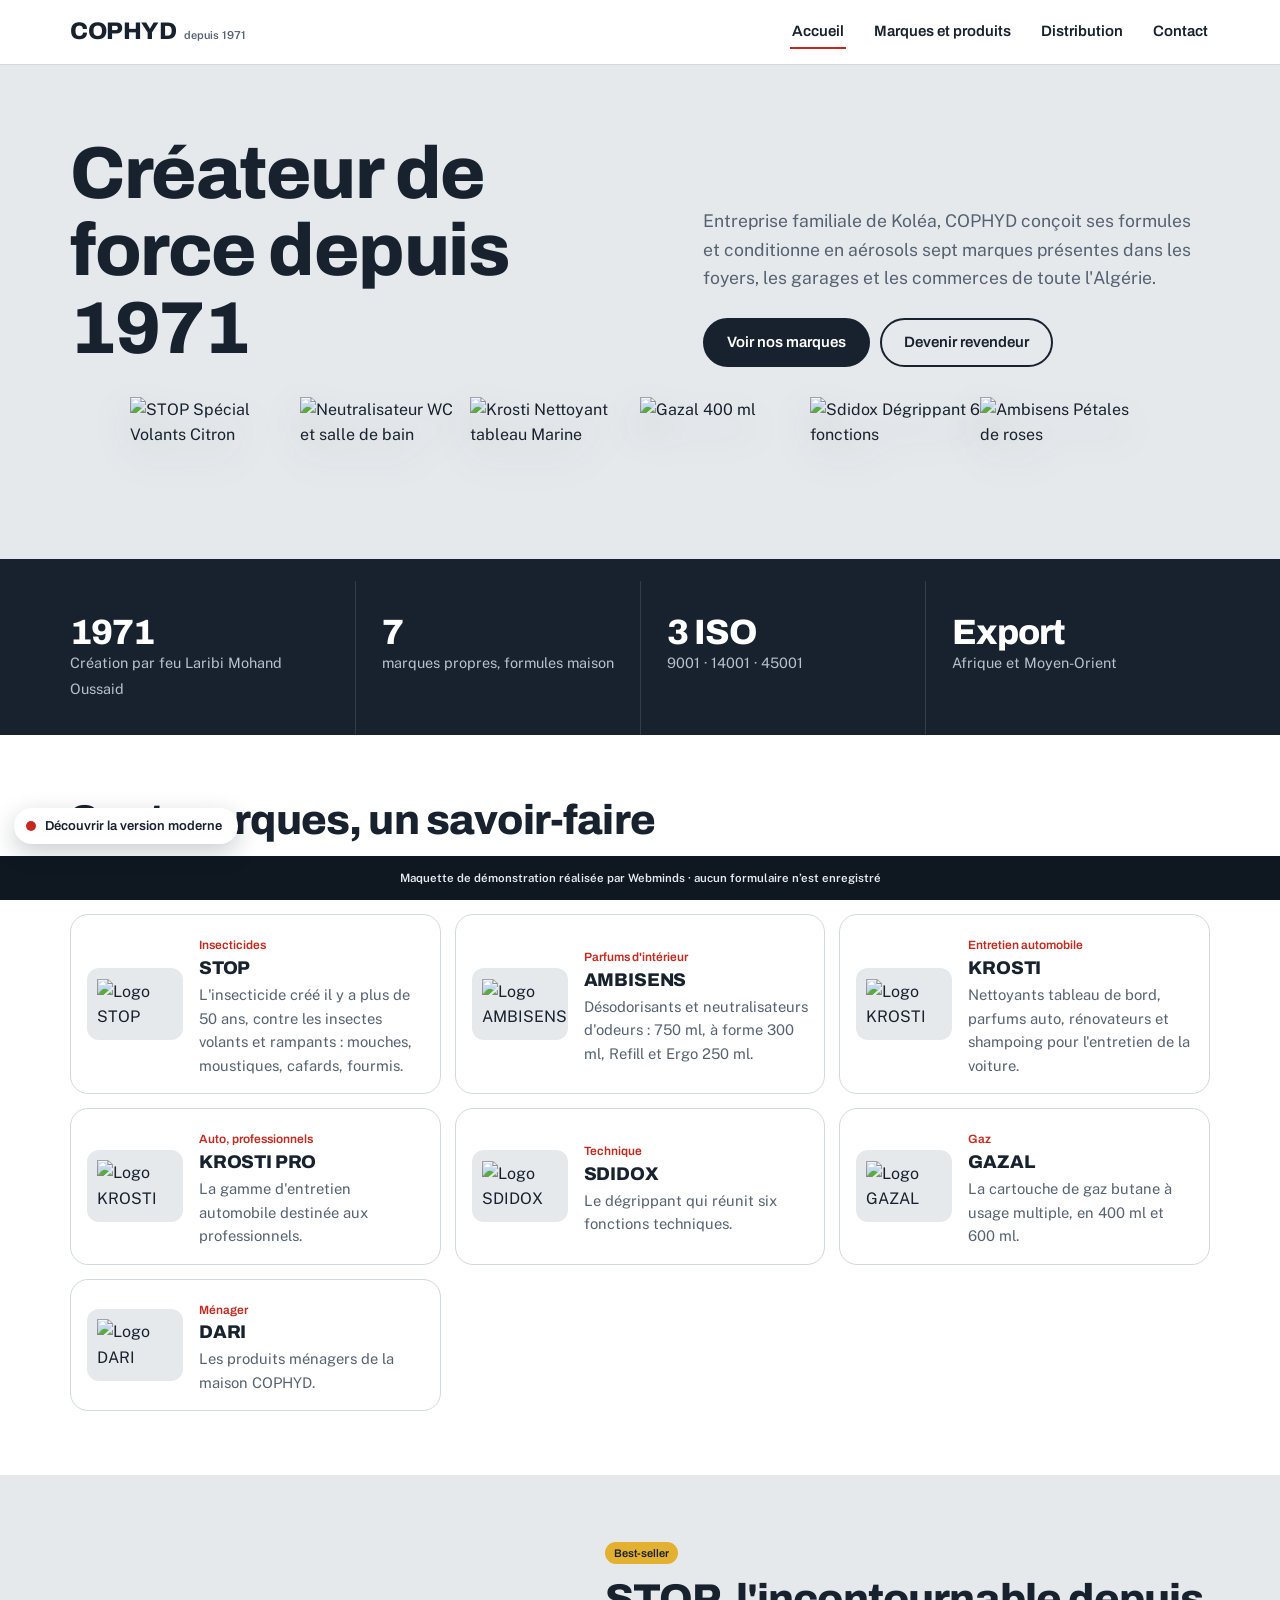
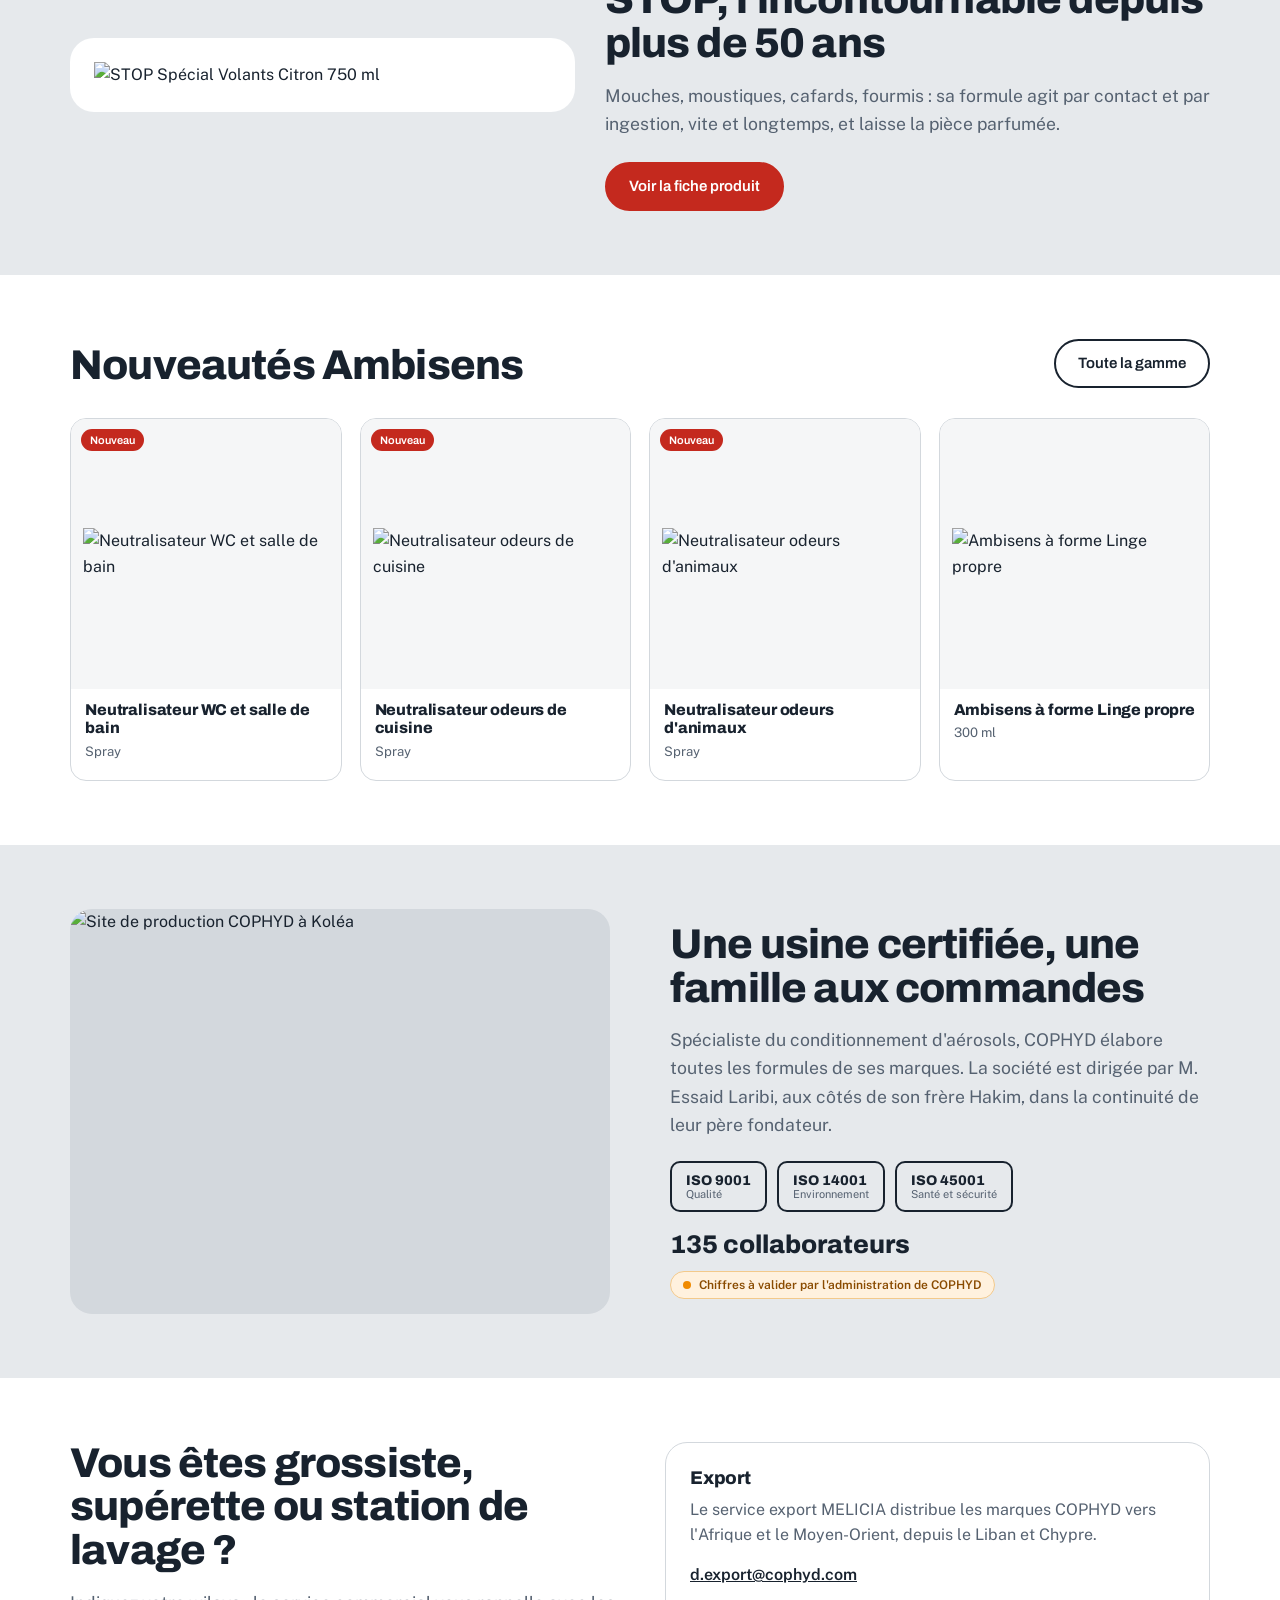
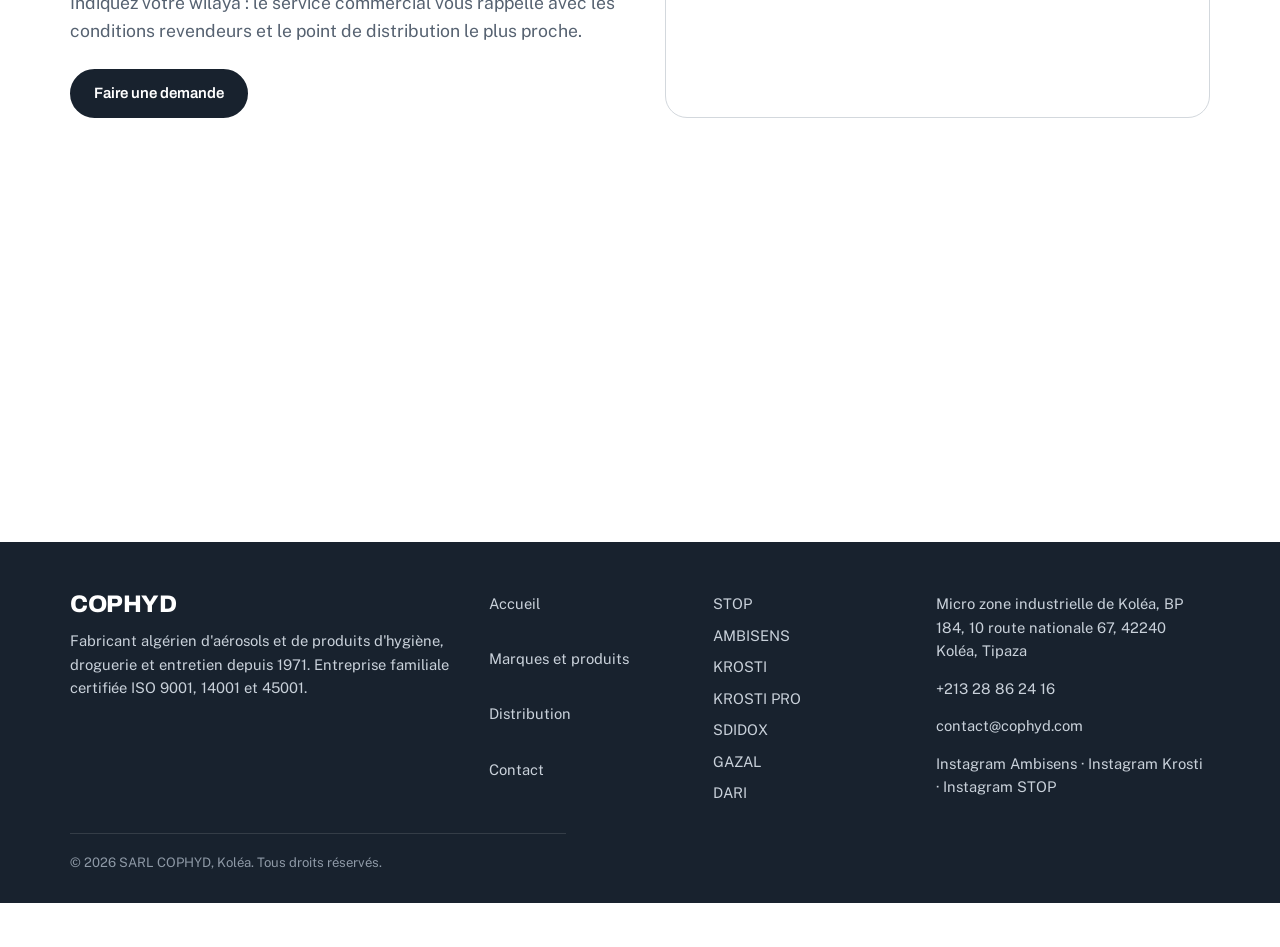
==== index.html @ fae3ae1e "Maquette COPHYD : version corporate (5 pages) et version moderne avec pulvérisation interactive" ====
<!doctype html>
<html lang="fr">
<head>
<meta charset="utf-8">
<meta name="viewport" content="width=device-width,initial-scale=1,viewport-fit=cover">
<meta name="robots" content="noindex,nofollow">
<title>COPHYD · Fabricant d'aérosols depuis 1971, Koléa</title>
<link rel="stylesheet" href="assets/css/corporate.css">
</head>
<body data-page="home">
<div data-header></div>

<main>
  <section class="hero">
    <div class="wrap">
      <h1>Créateur de force depuis 1971</h1>
      <div>
      <p class="lead">Entreprise familiale de Koléa, COPHYD conçoit ses formules et conditionne en aérosols sept marques présentes dans les foyers, les garages et les commerces de toute l'Algérie.</p>
      <div class="ctas">
        <a class="btn" href="marques.html">Voir nos marques</a>
        <a class="btn ghost" href="distribution.html">Devenir revendeur</a>
      </div>
      </div>
    </div>
    <div class="shelf" id="shelf"></div>
  </section>

  <section class="facts" aria-label="Repères">
    <div class="wrap">
      <div class="fact"><b>1971</b><span>Création par feu Laribi Mohand Oussaid</span></div>
      <div class="fact"><b>7</b><span>marques propres, formules maison</span></div>
      <div class="fact"><b>3 ISO</b><span>9001 · 14001 · 45001</span></div>
      <div class="fact"><b>Export</b><span>Afrique et Moyen-Orient</span></div>
    </div>
  </section>

  <section class="band" id="marques">
    <div class="wrap">
      <div class="head"><h2>Sept marques, un savoir-faire</h2><p>De l'insecticide au parfum d'intérieur, chaque formule est élaborée à Koléa.</p></div>
      <div class="brands" id="brands"></div>
    </div>
  </section>

  <section class="band alu">
    <div class="wrap best">
      <div class="pic"><img id="bestImg" alt="STOP Spécial Volants Citron 750 ml"></div>
      <div>
        <span class="tag y" style="position:static;display:inline-block;margin-bottom:14px">Best-seller</span>
        <h2>STOP, l'incontournable depuis plus de 50 ans</h2>
        <p class="lead" style="margin:16px 0 24px">Mouches, moustiques, cafards, fourmis : sa formule agit par contact et par ingestion, vite et longtemps, et laisse la pièce parfumée.</p>
        <a class="btn red" href="produit.html?id=stop-750">Voir la fiche produit</a>
      </div>
    </div>
  </section>

  <section class="band">
    <div class="wrap">
      <div class="head"><h2>Nouveautés Ambisens</h2><a class="btn ghost" href="marques.html#ambisens">Toute la gamme</a></div>
      <div class="grid" id="news"></div>
    </div>
  </section>

  <section class="band alu">
    <div class="wrap split">
      <div class="photo"><img id="usine" alt="Site de production COPHYD à Koléa" loading="lazy"></div>
      <div>
        <h2>Une usine certifiée, une famille aux commandes</h2>
        <p class="lead" style="margin-top:16px">Spécialiste du conditionnement d'aérosols, COPHYD élabore toutes les formules de ses marques. La société est dirigée par M. Essaid Laribi, aux côtés de son frère Hakim, dans la continuité de leur père fondateur.</p>
        <div class="iso">
          <span>ISO 9001<em>Qualité</em></span><span>ISO 14001<em>Environnement</em></span><span>ISO 45001<em>Santé et sécurité</em></span>
        </div>
        <p style="margin-top:20px;font:800 1.6rem/1 Archivo">135 collaborateurs</p>
        <div class="validate">Chiffres à valider par l'administration de COPHYD</div>
      </div>
    </div>
  </section>

  <section class="band">
    <div class="wrap cols">
      <div>
        <h2>Vous êtes grossiste, supérette ou station de lavage ?</h2>
        <p class="lead" style="margin:16px 0 24px">Indiquez votre wilaya : le service commercial vous rappelle avec les conditions revendeurs et le point de distribution le plus proche.</p>
        <a class="btn" href="distribution.html">Faire une demande</a>
      </div>
      <div class="panel">
        <h3>Export</h3>
        <p style="margin:8px 0 14px;color:var(--slate)">Le service export MELICIA distribue les marques COPHYD vers l'Afrique et le Moyen-Orient, depuis le Liban et Chypre.</p>
        <a href="mailto:d.export@cophyd.com" style="font-weight:600">d.export@cophyd.com</a>
      </div>
    </div>
  </section>
</main>

<div data-footer></div>
<script src="assets/js/data.js"></script>
<script src="assets/js/layout.js"></script>
<script src="assets/js/core.js"></script>
<script>
  const D = COPHYD;
  const pick = ['stop-750','amb-wc','kro-marine','gazal-400','sdidox','amb-petales'].map(i=>D.products.find(p=>p.id===i));
  document.getElementById('shelf').innerHTML = pick.map(p=>`<a href="produit.html?id=${p.id}"><img src="${p.img}" alt="${p.name}"></a>`).join('');
  document.getElementById('brands').innerHTML = D.brands.map(b=>`
    <a class="brand" href="marques.html#${b.id}"><div class="lg"><img src="${b.logo}" alt="Logo ${b.name}" loading="lazy"></div>
    <div><small>${b.cat}</small><h3>${b.name}</h3><p>${b.line}</p></div></a>`).join('');
  document.getElementById('bestImg').src = D.products[0].img;
  document.getElementById('usine').src = D.photos.usine;
  const card = p => `<a class="card" href="produit.html?id=${p.id}">${p.isnew?'<span class="tag">Nouveau</span>':''}<div class="ph"><img src="${p.img}" alt="${p.name}" loading="lazy"></div><div class="tx"><h3>${p.name}</h3><small>${p.size}</small></div></a>`;
  document.getElementById('news').innerHTML = D.products.filter(p=>p.isnew).concat(D.products.filter(p=>p.sub==='À forme').slice(0,1)).map(card).join('');
</script>
</body>
</html>
---- assets/css/corporate.css ----
@font-face{font-family:Archivo;src:url(../fonts/archivo-latin-400-normal.woff2) format('woff2');font-weight:400;font-display:swap}
@font-face{font-family:Archivo;src:url(../fonts/archivo-latin-600-normal.woff2) format('woff2');font-weight:600;font-display:swap}
@font-face{font-family:Archivo;src:url(../fonts/archivo-latin-800-normal.woff2) format('woff2');font-weight:800;font-display:swap}
@font-face{font-family:'Public Sans';src:url(../fonts/public-sans-latin-400-normal.woff2) format('woff2');font-weight:400;font-display:swap}
@font-face{font-family:'Public Sans';src:url(../fonts/public-sans-latin-600-normal.woff2) format('woff2');font-weight:600;font-display:swap}

:root{
  --alu:#E6E9EC; --alu-2:#D3D8DD; --paper:#FFFFFF; --ink:#18222E; --slate:#566271;
  --signal:#C4291E; --signal-d:#9E1F16; --valve:#E3B12F;
  --wrap:1180px; --pad:20px;
}
*{box-sizing:border-box;margin:0}
html{scroll-behavior:smooth}
body{font:400 16px/1.6 'Public Sans',system-ui,sans-serif;color:var(--ink);background:var(--paper);padding-bottom:44px;-webkit-font-smoothing:antialiased}
img{max-width:100%;display:block}
a{color:inherit}
:focus-visible{outline:3px solid var(--valve);outline-offset:2px}
h1,h2,h3,.wordmark{font-family:Archivo,sans-serif;font-weight:800;letter-spacing:-.02em;line-height:1.05}
h1{font-size:clamp(2.3rem,8vw,4.6rem)}
h2{font-size:clamp(1.7rem,5vw,2.6rem)}
h3{font-size:1.15rem;letter-spacing:-.01em;line-height:1.2}
p{max-width:62ch}
.wrap{max-width:var(--wrap);margin:0 auto;padding:0 var(--pad)}
.lead{font-size:1.1rem;color:var(--slate)}
.btn{display:inline-flex;align-items:center;gap:.5em;font:600 15px/1 Archivo,sans-serif;padding:15px 22px;border-radius:999px;text-decoration:none;border:2px solid var(--ink);background:var(--ink);color:#fff;cursor:pointer}
.btn:hover{background:var(--signal);border-color:var(--signal)}
.btn.ghost{background:transparent;color:var(--ink)}
.btn.ghost:hover{background:var(--ink);color:#fff}
.btn.red{background:var(--signal);border-color:var(--signal)}
.btn.red:hover{background:var(--signal-d);border-color:var(--signal-d)}

/* En-tête */
.top{position:sticky;top:0;z-index:40;background:rgba(255,255,255,.94);backdrop-filter:blur(8px);border-bottom:1px solid var(--alu-2)}
.top .wrap{display:flex;align-items:center;justify-content:space-between;height:64px}
.wordmark{font-size:1.5rem;text-decoration:none;display:flex;align-items:baseline;gap:8px}
.wordmark small{font:600 11px/1 'Public Sans';color:var(--slate);letter-spacing:0}
.nav{display:none}
.nav a{text-decoration:none;font:600 15px Archivo;padding:8px 2px;margin-left:26px;border-bottom:2px solid transparent}
.nav a[aria-current]{border-color:var(--signal)}
.burger{width:44px;height:44px;border:0;background:var(--alu);border-radius:50%;cursor:pointer;display:grid;place-items:center}
.burger span{display:block;width:18px;height:2px;background:var(--ink);box-shadow:0 6px 0 var(--ink),0 -6px 0 var(--ink)}
.menu-open .nav{display:flex;flex-direction:column;position:absolute;top:64px;left:0;right:0;background:#fff;padding:10px 20px 24px;border-bottom:1px solid var(--alu-2)}
.menu-open .nav a{margin:0;padding:14px 0;border-bottom:1px solid var(--alu)}
@media(min-width:900px){.nav,.menu-open .nav{display:flex;flex-direction:row;position:static;padding:0;border:0}.menu-open .nav a{padding:8px 2px;margin-left:26px;border-bottom:2px solid transparent}.burger{display:none}}

/* Hero : le linéaire */
.hero{background:var(--alu);overflow:hidden;position:relative}
.hero .wrap{padding-top:44px;padding-bottom:0}
.hero h1{max-width:12ch}
.hero .lead{margin:18px 0 26px}
.hero .ctas{display:flex;flex-wrap:wrap;gap:10px}
.shelf{margin-top:40px;display:flex;gap:0;align-items:flex-end;justify-content:center;position:relative;padding:0 var(--pad)}
.shelf::after{content:"";position:absolute;left:0;right:0;bottom:0;height:22px;background:var(--ink)}
.shelf img{width:17%;max-width:210px;aspect-ratio:1;object-fit:contain;position:relative;z-index:1;margin-bottom:14px;filter:drop-shadow(0 18px 18px rgba(24,34,46,.18));transition:transform .3s}
.shelf a:hover img{transform:translateY(-8px)}
.shelf a{display:contents}
@media(min-width:900px){.hero .wrap{display:grid;grid-template-columns:1.15fr 1fr;gap:50px;align-items:end;padding-top:70px}.hero .lead{margin-top:0}.shelf{margin-top:30px}.shelf img{max-width:170px}}

/* Repères */
.facts{background:var(--ink);color:#fff}
.facts .wrap{display:grid;grid-template-columns:1fr 1fr;gap:0}
.fact{padding:26px 0;border-bottom:1px solid rgba(255,255,255,.12)}
.fact b{display:block;font:800 2.2rem/1 Archivo;letter-spacing:-.03em}
.fact span{font-size:.9rem;color:#B8C1CB}
@media(min-width:900px){.facts .wrap{grid-template-columns:repeat(4,1fr)}.fact{border:0;border-left:1px solid rgba(255,255,255,.12);padding:34px 26px}.fact:first-child{border-left:0;padding-left:0}}

.band{padding:64px 0}
.band.alu{background:var(--alu)}
.head{display:flex;flex-wrap:wrap;align-items:flex-end;justify-content:space-between;gap:16px;margin-bottom:30px}
.head p{color:var(--slate)}

/* Marques */
.brands{display:grid;grid-template-columns:1fr;gap:14px}
.brand{display:grid;grid-template-columns:96px 1fr;gap:16px;align-items:center;background:#fff;border:1px solid var(--alu-2);border-radius:18px;padding:16px;text-decoration:none;transition:border-color .2s}
.brand:hover{border-color:var(--ink)}
.brand .lg{height:72px;display:grid;place-items:center;background:var(--alu);border-radius:12px;padding:10px}
.brand .lg img{max-height:52px;width:auto;object-fit:contain}
.brand small{font:600 12px Archivo;color:var(--signal)}
.brand p{font-size:.92rem;color:var(--slate);margin-top:4px}
@media(min-width:700px){.brands{grid-template-columns:1fr 1fr}}
@media(min-width:1050px){.brands{grid-template-columns:repeat(3,1fr)}}

/* Produits */
.grid{display:grid;grid-template-columns:1fr 1fr;gap:12px}
.card{background:#fff;border-radius:16px;text-decoration:none;display:flex;flex-direction:column;border:1px solid var(--alu-2);overflow:hidden;position:relative}
.card .ph{aspect-ratio:1;background:#F5F6F7;display:grid;place-items:center;padding:12px}
.card .ph img{max-height:100%;object-fit:contain}
.card .tx{padding:12px 14px 16px}
.card h3{font-size:.98rem}
.card small{color:var(--slate);font-size:.82rem}
.tag{position:absolute;top:10px;left:10px;font:600 11px Archivo;background:var(--signal);color:#fff;border-radius:999px;padding:5px 9px}
.tag.y{background:var(--valve);color:var(--ink)}
@media(min-width:700px){.grid{grid-template-columns:repeat(3,1fr)}}
@media(min-width:1050px){.grid{grid-template-columns:repeat(4,1fr);gap:18px}}

.filters{display:flex;gap:8px;overflow-x:auto;padding-bottom:6px;margin-bottom:22px;scrollbar-width:none}
.filters button{flex:none;font:600 14px Archivo;border:1.5px solid var(--alu-2);background:#fff;border-radius:999px;padding:10px 16px;cursor:pointer;color:var(--ink)}
.filters button[aria-pressed=true]{background:var(--ink);border-color:var(--ink);color:#fff}

/* Best seller */
.best{display:grid;gap:30px;align-items:center}
.best .pic{background:var(--paper);border-radius:24px;padding:24px}
.best .pic img{margin:auto;max-height:420px}
@media(min-width:900px){.best{grid-template-columns:5fr 6fr}}

/* Usine / ISO */
.split{display:grid;gap:30px;align-items:center}
.split .photo{border-radius:22px;overflow:hidden;aspect-ratio:4/3;background:var(--alu-2)}
.split .photo img{width:100%;height:100%;object-fit:cover}
.iso{display:flex;gap:10px;flex-wrap:wrap;margin-top:22px}
.iso span{font:800 14px Archivo;border:2px solid var(--ink);border-radius:10px;padding:10px 14px}
.iso span em{display:block;font:400 11px 'Public Sans';color:var(--slate);font-style:normal}
@media(min-width:900px){.split{grid-template-columns:1fr 1fr;gap:60px}}

.validate{display:inline-flex;align-items:center;gap:8px;background:#FFF1DE;color:#8A4B00;border:1px solid #F3C98B;border-radius:999px;font:600 12px 'Public Sans';padding:6px 12px;margin-top:14px}
.validate::before{content:"";width:8px;height:8px;border-radius:50%;background:#F08A00}

/* Fiche produit */
.crumb{font-size:.88rem;color:var(--slate);padding:18px 0}
.crumb a{text-decoration:none}
.pp{display:grid;gap:26px;padding-bottom:60px}
.pp .pic{background:var(--alu);border-radius:24px;aspect-ratio:1;display:grid;place-items:center;padding:30px}
.pp .pic img{max-height:100%;object-fit:contain}
.pp dl{display:grid;grid-template-columns:auto 1fr;gap:10px 20px;margin:22px 0;padding:18px 0;border-top:1px solid var(--alu-2);border-bottom:1px solid var(--alu-2);font-size:.95rem}
.pp dt{color:var(--slate)}
.pp dd{margin:0;font-weight:600}
@media(min-width:900px){.pp{grid-template-columns:1fr 1fr;gap:60px;align-items:start}.pp .pic{position:sticky;top:90px}}

/* Formulaires */
form{display:grid;gap:14px}
label{font:600 14px Archivo;display:grid;gap:6px}
input,select,textarea{font:400 16px 'Public Sans';padding:13px 14px;border:1.5px solid var(--alu-2);border-radius:12px;background:#fff;color:var(--ink);width:100%}
input:focus,select:focus,textarea:focus{border-color:var(--ink);outline:none}
.two{display:grid;gap:14px}
@media(min-width:700px){.two{grid-template-columns:1fr 1fr}}
.form-ok{background:#E8F4EC;border:1px solid #9BCBA9;color:#1E5B32;padding:14px 16px;border-radius:12px;font-weight:600}
.panel{background:#fff;border-radius:22px;padding:24px;border:1px solid var(--alu-2)}

.cols{display:grid;gap:30px}
@media(min-width:900px){.cols{grid-template-columns:1fr 1fr;gap:50px}}
.info p{margin-bottom:10px}
.info b{display:block;font:600 13px Archivo;color:var(--slate)}

.map{border:0;width:100%;height:360px;display:block;filter:grayscale(.3)}

/* Pied */
.foot{background:var(--ink);color:#C9D1DA;padding:50px 0 30px;font-size:.92rem}
.foot .wrap{display:grid;gap:28px}
.foot .wordmark{color:#fff}
.foot a{text-decoration:none}
.foot a:hover{color:#fff}
.foot ul{list-style:none;padding:0;display:grid;gap:8px}
.foot .legal{border-top:1px solid rgba(255,255,255,.12);padding-top:18px;font-size:.82rem;color:#8E99A6}
@media(min-width:900px){.foot .wrap{grid-template-columns:2fr 1fr 1fr 1.4fr}.foot .legal{grid-column:1/-1}}

/* Webminds : bandeau + pastille */
.wm-demo{position:fixed;left:0;right:0;bottom:0;z-index:90;background:#0F1720;color:#E8ECF0;font:600 11.5px/1.3 'Public Sans',sans-serif;text-align:center;padding:9px 12px;height:44px;display:grid;place-items:center}
.wm-pill{position:fixed;left:14px;bottom:56px;z-index:91;display:flex;align-items:center;gap:9px;background:#fff;color:#18222E;font:600 13px Archivo,sans-serif;text-decoration:none;padding:11px 16px 11px 12px;border-radius:999px;box-shadow:0 8px 24px rgba(15,23,32,.22);animation:wmFloat 3s ease-in-out infinite}
.wm-dot{width:10px;height:10px;border-radius:50%;background:#C4291E;box-shadow:0 0 0 0 rgba(196,41,30,.6);animation:wmPing 1.8s infinite}
@keyframes wmFloat{50%{transform:translateY(-4px)}}
@keyframes wmPing{70%{box-shadow:0 0 0 10px rgba(196,41,30,0)}100%{box-shadow:0 0 0 0 rgba(196,41,30,0)}}
@media(prefers-reduced-motion:reduce){*{animation:none!important;transition:none!important;scroll-behavior:auto}}
@media(max-width:699px){.shelf img{width:30%;margin-left:-3%;margin-right:-3%}.shelf a:nth-child(n+5){display:none}}
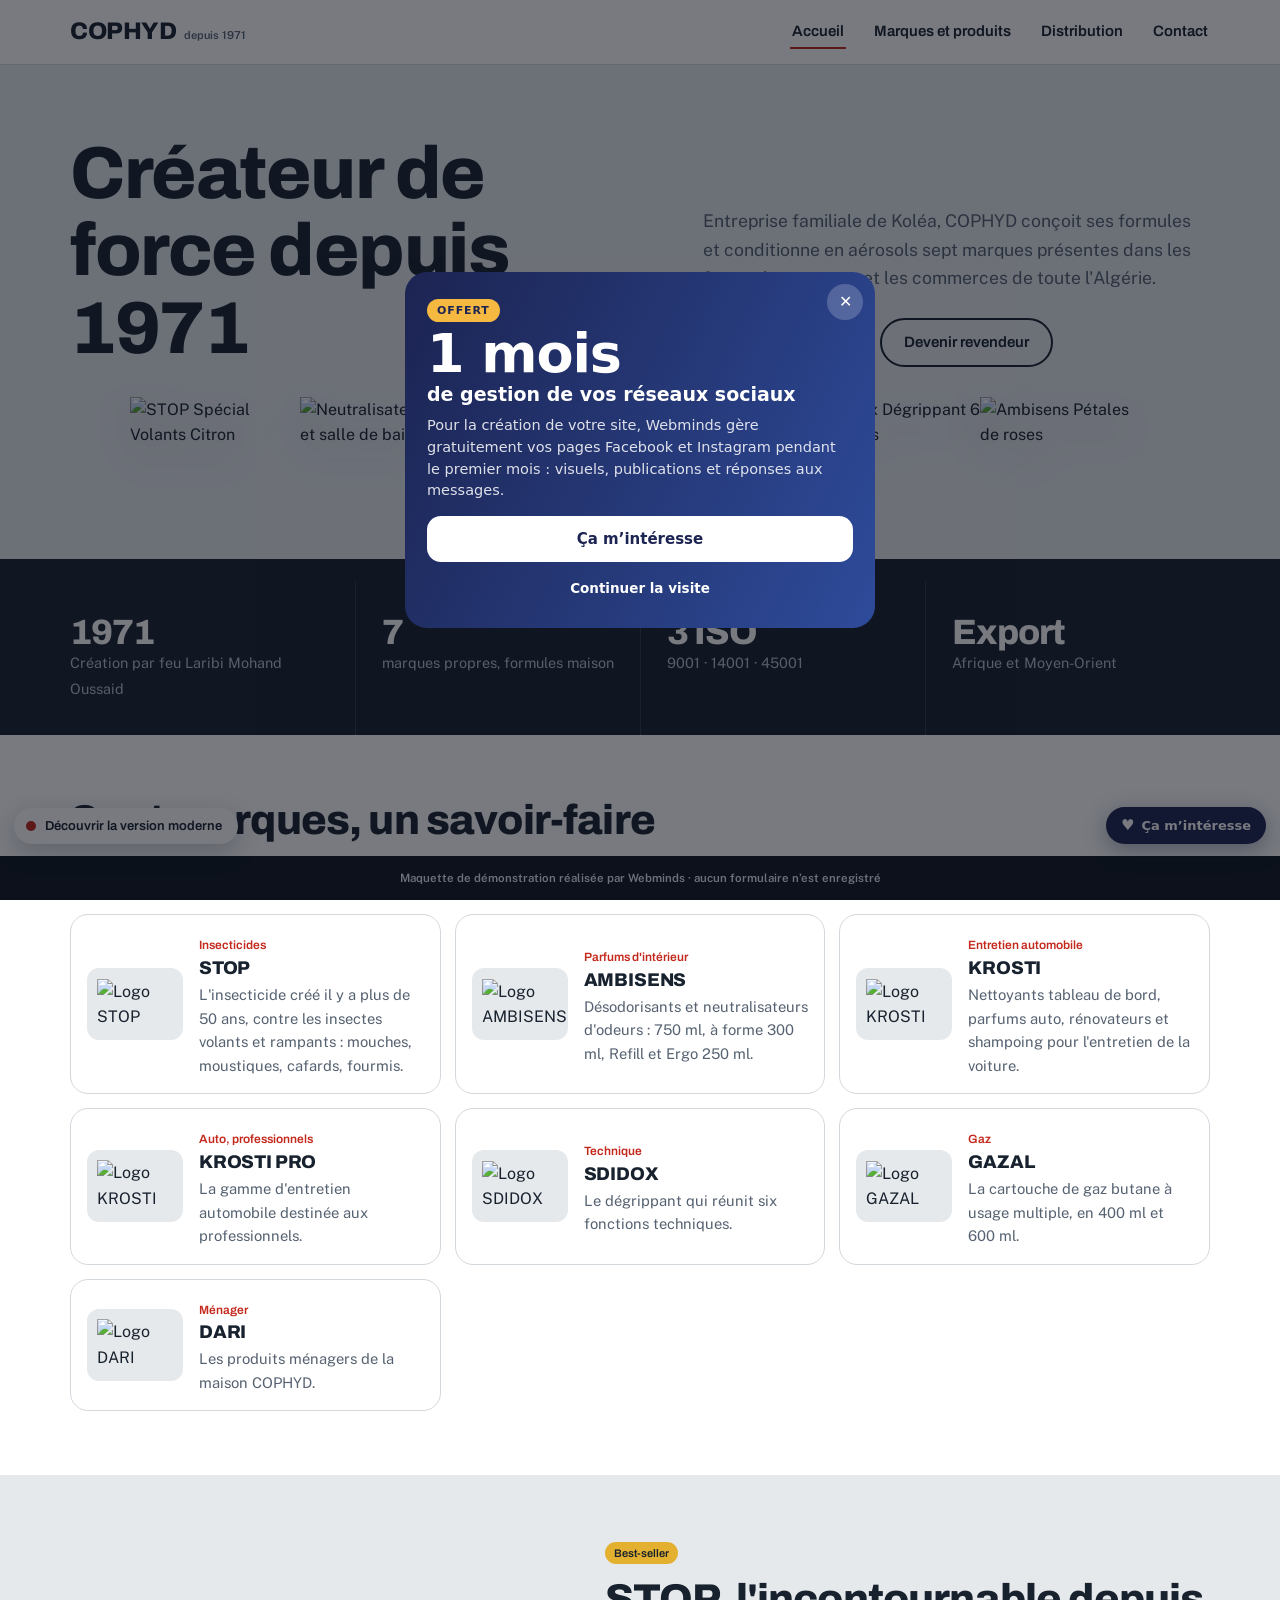
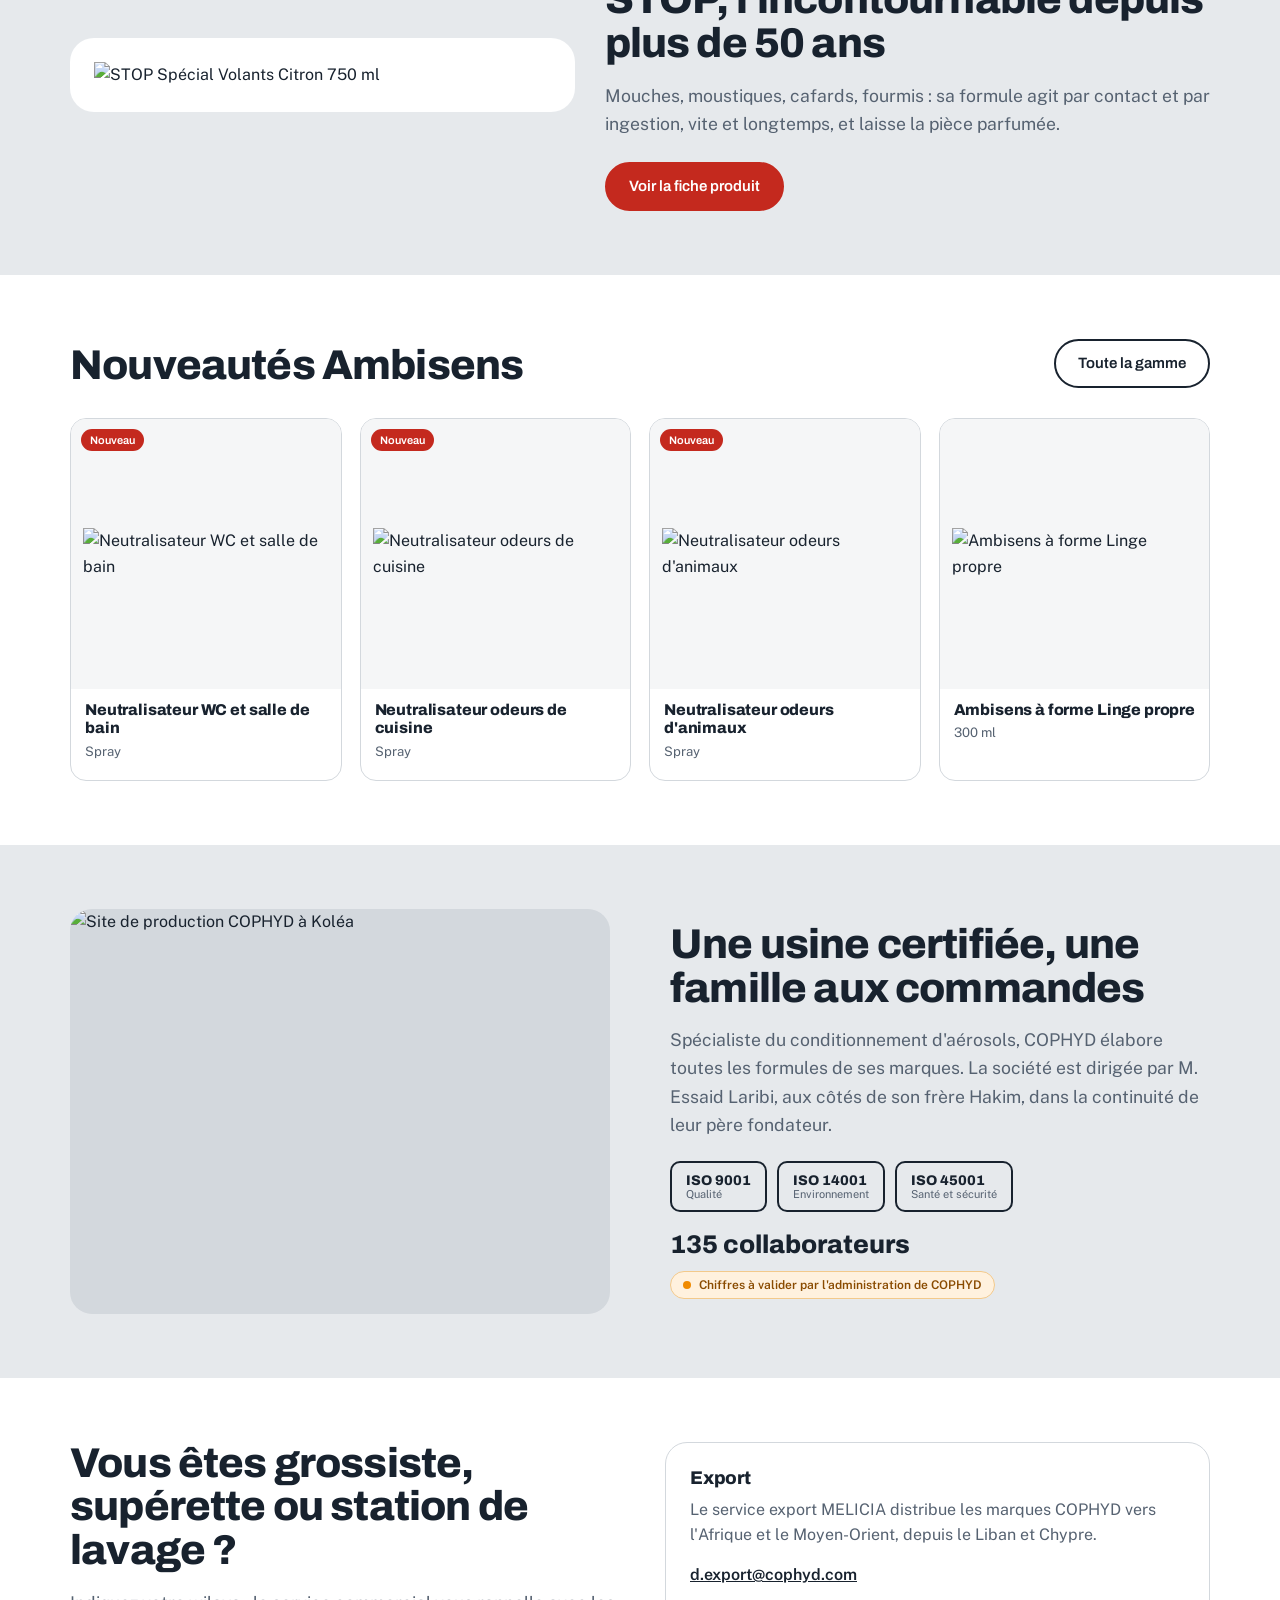
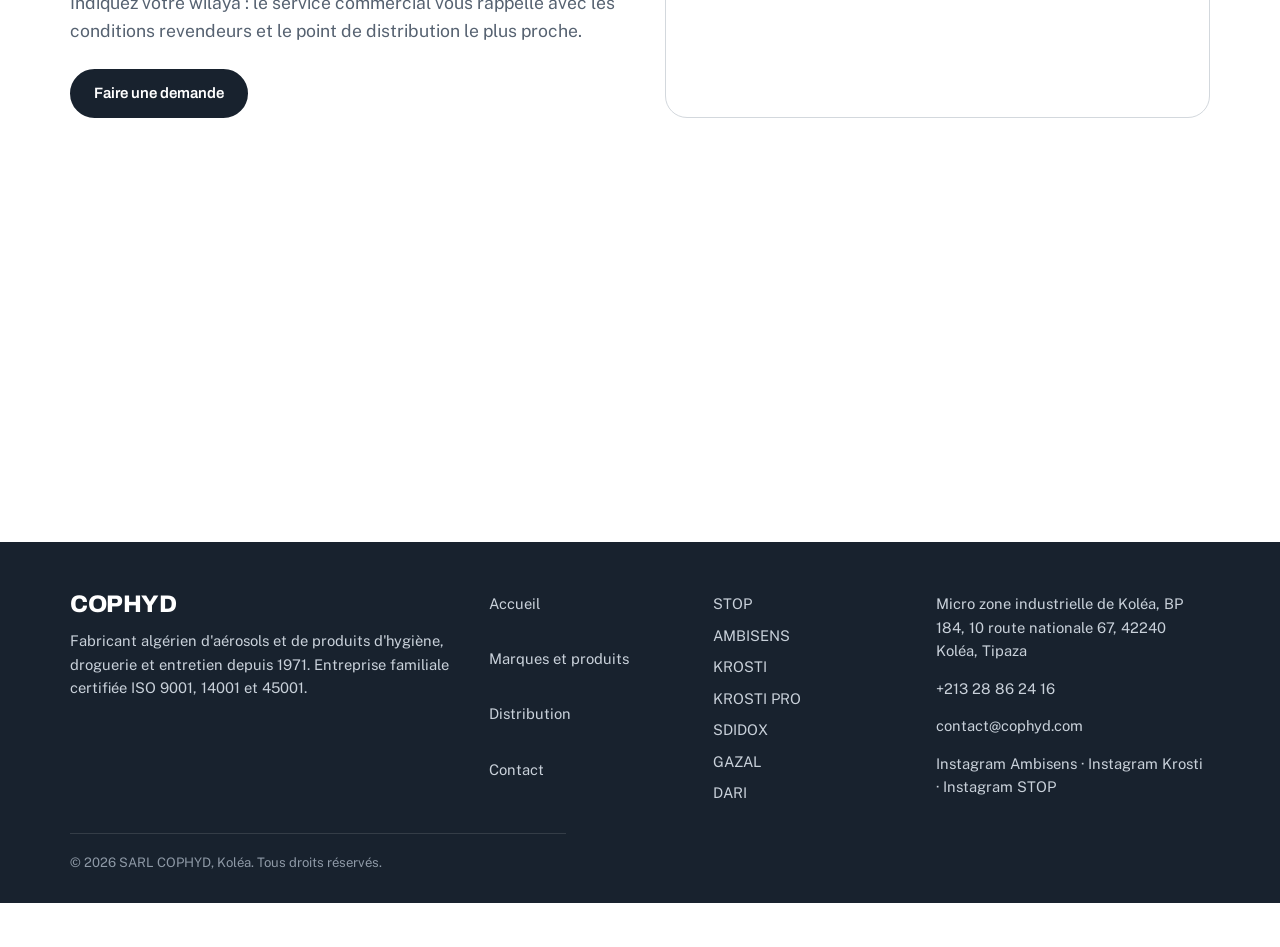
==== commit fc1ac127: "Pop-up « 1 mois de réseaux sociaux offert » et bouton « Ça m'intéresse » (envoi WhatsApp)" ====
--- a/index.html
+++ b/index.html
@@ -106,6 +106,42 @@
   document.getElementById('usine').src = D.photos.usine;
   const card = p => `<a class="card" href="produit.html?id=${p.id}">${p.isnew?'<span class="tag">Nouveau</span>':''}<div class="ph"><img src="${p.img}" alt="${p.name}" loading="lazy"></div><div class="tx"><h3>${p.name}</h3><small>${p.size}</small></div></a>`;
   document.getElementById('news').innerHTML = D.products.filter(p=>p.isnew).concat(D.products.filter(p=>p.sub==='À forme').slice(0,1)).map(card).join('');
-</script>
-</body>
+</script><script data-wml>(function(){if(window.__wmL)return;window.__wmL=1;
+var C={"p": "COPHYD", "mail": null, "wa": "213797372452", "v": [["/", "Version corporate", "Claire et rassurante"], ["/v2/", "Version moderne", "Immersive et animée"]]};
+function ready(f){document.readyState==='loading'?document.addEventListener('DOMContentLoaded',f):f()}
+ready(function(){
+var css='.wmL-b{position:fixed;right:14px;bottom:calc(56px + env(safe-area-inset-bottom));z-index:2147483000;border:0;border-radius:999px;background:#1C2452;color:#fff;font:700 13px/1 system-ui,-apple-system,Segoe UI,Roboto,sans-serif;padding:11px 15px;box-shadow:0 6px 22px rgba(20,30,60,.35);cursor:pointer;display:flex;align-items:center;gap:7px}'
++'@media(max-width:520px){.wmL-b{bottom:calc(112px + env(safe-area-inset-bottom));font-size:12.5px;padding:10px 13px}}'
++'.wmL-m{position:fixed;inset:0;z-index:2147483001;background:rgba(10,14,25,.55);display:none;align-items:flex-end;justify-content:center;font-family:system-ui,-apple-system,Segoe UI,Roboto,sans-serif}.wmL-m.on{display:flex}@media(min-width:700px){.wmL-m{align-items:center;padding:20px}}'
++'.wmL-x{box-sizing:border-box;position:relative;background:#fff;color:#1C2452;width:100%;max-width:470px;max-height:92vh;overflow:auto;border-radius:22px 22px 0 0;padding:24px 22px calc(22px + env(safe-area-inset-bottom));text-align:left}@media(min-width:700px){.wmL-x{border-radius:22px}}'
++'.wmL-x *{box-sizing:border-box}.wmL-c{position:absolute;top:12px;right:12px;width:36px;height:36px;border:0;border-radius:50%;background:#F0F2F1;font-size:16px;cursor:pointer;color:#1C2452}'
++'.wmL-x h3{font:800 26px/1.1 system-ui,-apple-system,sans-serif;margin:4px 40px 10px 0;color:inherit}.wmL-x p{margin:0 0 14px;line-height:1.5;font-size:14.5px;opacity:.85}'
++'.wmL-o{background:linear-gradient(115deg,#1C2452,#2E4B9A);color:#fff}.wmL-o .wmL-c{background:rgba(255,255,255,.2);color:#fff}.wmL-big{font:900 54px/.95 system-ui,-apple-system,sans-serif;letter-spacing:-.02em;margin:6px 0 2px}.wmL-big small{display:block;font-size:19px;font-weight:700;letter-spacing:0;margin-top:6px}'
++'.wmL-tag{display:inline-block;background:#F5B841;color:#1C2452;font:800 11px system-ui,sans-serif;letter-spacing:.08em;border-radius:999px;padding:5px 10px}'
++'.wmL-btn{display:flex;align-items:center;justify-content:center;width:100%;border:0;border-radius:14px;padding:14px;font:800 15px system-ui,-apple-system,sans-serif;cursor:pointer;margin-top:8px}.wmL-w{background:#fff;color:#1C2452}.wmL-g{background:#1FAF55;color:#fff}.wmL-n{background:#1C2452;color:#fff}.wmL-l{background:transparent;color:inherit;font-weight:600;font-size:13.5px;padding:10px}'
++'.wmL-s{font:700 11.5px system-ui,sans-serif;text-transform:uppercase;letter-spacing:.06em;opacity:.6;margin:12px 0 8px}.wmL-ch{display:grid;gap:8px}.wmL-ch label{display:flex;align-items:center;gap:10px;border:1.5px solid #E2E6E3;border-radius:12px;padding:11px 12px;cursor:pointer;font-size:14px;font-weight:600}.wmL-ch label small{display:block;font-weight:500;opacity:.65;font-size:12px}.wmL-ch input{width:18px;height:18px;flex:none;accent-color:#1FAF55}'
++'.wmL-f{display:grid;gap:8px;margin:12px 0 6px}.wmL-f input{border:1.5px solid #E2E6E3;border-radius:12px;padding:12px;font:500 16px system-ui,sans-serif;color:#1C2452;background:#fff;-webkit-user-select:text!important;user-select:text!important;width:100%}'
++'.wmL-ok{text-align:center}.wmL-ok i{display:grid;place-items:center;width:64px;height:64px;margin:6px auto 12px;border-radius:50%;background:#E8F7EE;color:#1FAF55;font-style:normal;font-size:30px}';
+var st=document.createElement('style');st.textContent=css;document.head.appendChild(st);
+function ss(k,v){try{if(v===undefined)return sessionStorage.getItem(k);sessionStorage.setItem(k,v)}catch(e){}}
+var p=location.pathname,cur=0;C.v.forEach(function(v,i){if(v[0]!=='/'&&p.indexOf(v[0])===0)cur=i});
+var off=document.createElement('div');off.className='wmL-m';off.innerHTML='<div class="wmL-x wmL-o" role="dialog" aria-modal="true"><button class="wmL-c" type="button" aria-label="Fermer">✕</button><span class="wmL-tag">OFFERT</span><div class="wmL-big">1 mois<small>de gestion de vos réseaux sociaux</small></div><p style="margin-top:12px">Pour la création de votre site, Webminds gère gratuitement vos pages Facebook et Instagram pendant le premier mois : visuels, publications et réponses aux messages.</p><button class="wmL-btn wmL-w" type="button" data-i>Ça m’intéresse</button><button class="wmL-btn wmL-l" type="button" data-c>Continuer la visite</button></div>';
+var ch='';C.v.forEach(function(v,i){ch+='<label><input type="radio" name="wmLv" value="'+v[1]+'"'+(i===cur?' checked':'')+'><span>'+v[1]+(v[2]?'<small>'+v[2]+'</small>':'')+'</span></label>'});
+var it=document.createElement('div');it.className='wmL-m';it.innerHTML='<div class="wmL-x" role="dialog" aria-modal="true"><button class="wmL-c" type="button" aria-label="Fermer">✕</button><div data-s1><h3>Cette maquette vous plaît ?</h3><p>Choisissez la version qui vous intéresse : Webminds vous recontacte pour vous la présenter.</p>'+(C.v.length>1?'<div class="wmL-s">La version préférée</div><div class="wmL-ch">'+ch+'</div>':'')+'<div class="wmL-s">En plus</div><div class="wmL-ch"><label><input type="checkbox" value="Gestion des réseaux sociaux (1 mois offert)"><span>Réseaux sociaux<small>1 mois de gestion offert avec le site</small></span></label></div><div class="wmL-f"><input name="n" placeholder="Votre nom" autocomplete="name"><input name="t" type="tel" inputmode="tel" placeholder="Votre téléphone (facultatif)" autocomplete="tel"></div><button class="wmL-btn wmL-g" type="button" data-w>Envoyer sur WhatsApp</button>'+(C.mail?'<button class="wmL-btn wmL-l" type="button" data-e>Envoyer par e-mail</button>':'')+'</div><div class="wmL-ok" data-s2 hidden><i>✓</i><h3 style="margin:0 0 8px">Merci !</h3><p>Votre choix a bien été transmis à Webminds. Nous vous recontactons très vite.</p><button class="wmL-btn wmL-n" type="button" data-c>Continuer la visite</button></div></div>';
+document.body.appendChild(off);document.body.appendChild(it);
+var b=document.createElement('button');b.type='button';b.className='wmL-b';b.innerHTML='<b style="font-size:15px">♥</b>Ça m’intéresse';document.body.appendChild(b);
+function op(m){off.classList.remove('on');it.classList.remove('on');m.classList.add('on')}
+[off,it].forEach(function(m){m.addEventListener('click',function(e){if(e.target===m||e.target.closest('.wmL-c')||e.target.closest('[data-c]'))m.classList.remove('on')})});
+b.onclick=function(){op(it)};off.querySelector('[data-i]').onclick=function(){op(it)};
+function msg(){var v=(it.querySelector('input[name=wmLv]:checked')||{}).value||C.v[cur][1],x=[].map.call(it.querySelectorAll('input[type=checkbox]:checked'),function(c){return c.value}),n=it.querySelector('[name=n]').value.trim(),t=it.querySelector('[name=t]').value.trim();
+ return{v:v,x:x,n:n,t:t,txt:'Bonjour Webminds, la maquette '+C.p+' m’intéresse.\nVersion préférée : '+v+(x.length?'\nEn plus : '+x.join(', '):'')+(n?'\nNom : '+n:'')+(t?'\nTéléphone : '+t:'')+'\nLien : '+location.origin+C.v[cur][0]}}
+function mail(m){if(!C.mail)return;try{fetch('https://formsubmit.co/ajax/'+C.mail,{method:'POST',keepalive:true,headers:{'Content-Type':'application/json','Accept':'application/json'},body:JSON.stringify({_subject:'Maquette '+C.p+' : intéressé ('+m.v+')',Prospect:C.p,Version:m.v,Options:m.x.join(', ')||'-',Nom:m.n||'-',Telephone:m.t||'-',Lien:location.origin+C.v[cur][0],_template:'table',_captcha:'false'})}).catch(function(){})}catch(e){}}
+function done(){it.querySelector('[data-s1]').hidden=true;it.querySelector('[data-s2]').hidden=false;ss('wmL-sent','1')}
+it.querySelector('[data-w]').onclick=function(){var m=msg();mail(m);done();location.href='https://wa.me/'+C.wa+'?text='+encodeURIComponent(m.txt)};
+var e=it.querySelector('[data-e]');if(e)e.onclick=function(){mail(msg());done()};
+var sh=ss('wmL-off');addEventListener('scroll',function(){var r=(scrollY+innerHeight)/document.documentElement.scrollHeight;
+ if(!sh&&scrollY>500&&r>.3){sh=1;ss('wmL-off','1');op(off)}
+ if(!ss('wmL-it')&&!ss('wmL-sent')&&sh&&r>.92&&!off.classList.contains('on')){ss('wmL-it','1');op(it)}},{passive:true});
+});})();
+</script></body>
 </html>
